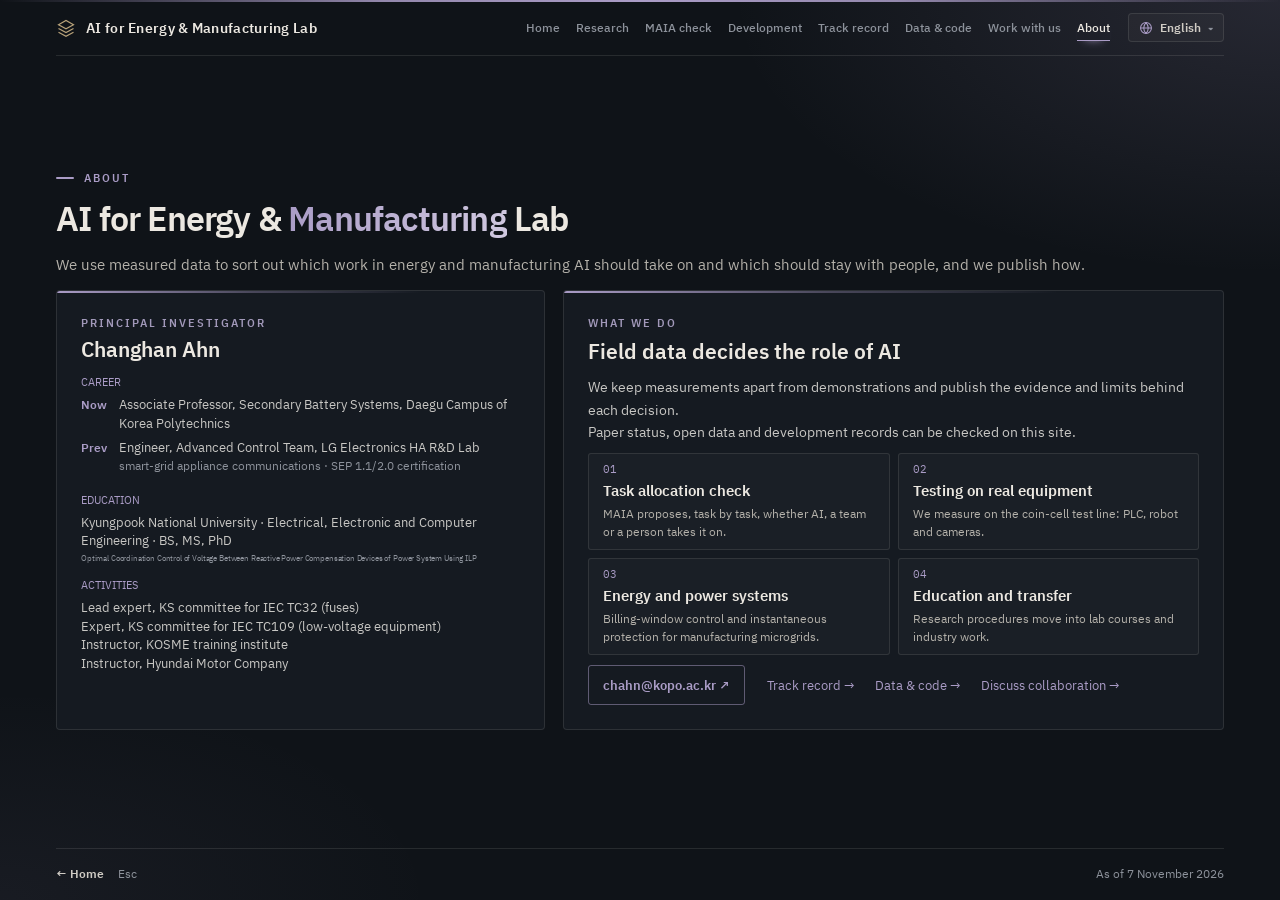
==== about.html @ d84a43ae "site: update 18 file(s) from e7c54dc88" ====
<!doctype html>
<html data-published="2026-11-07" lang="ko">
<head>
<meta charset="utf-8">
<meta name="viewport" content="width=device-width, initial-scale=1">
<title>About — AI for Energy &amp; Manufacturing Lab</title>
<!-- seo -->
<meta name="description" content="AI for Energy &amp; Manufacturing Lab, Korea Polytechnics (Daegu). We decide, task by task, what AI should take on in energy and manufacturing sites and verify it on real equipment: papers, open data and code, and the MAIA task-allocation check.">
<link rel="canonical" href="https://changhanahn.github.io/maia-lab/about.html">
<meta property="og:type" content="website">
<meta property="og:site_name" content="AI for Energy &amp; Manufacturing Lab">
<meta property="og:title" content="About — AI for Energy &amp; Manufacturing Lab">
<meta property="og:description" content="AI for Energy &amp; Manufacturing Lab, Korea Polytechnics (Daegu). We decide, task by task, what AI should take on in energy and manufacturing sites and verify it on real equipment: papers, open data and code, and the MAIA task-allocation check.">
<meta property="og:url" content="https://changhanahn.github.io/maia-lab/about.html">
<meta property="og:image" content="https://changhanahn.github.io/maia-lab/media/og-card.jpg">
<meta property="og:image:width" content="1200">
<meta property="og:image:height" content="630">
<meta property="og:image:alt" content="AI for Energy &amp; Manufacturing Lab">
<meta name="twitter:card" content="summary_large_image">
<link rel="stylesheet" href="https://fonts.googleapis.com/css2?family=IBM+Plex+Sans+KR:wght@400;500;600;700&family=IBM+Plex+Mono:wght@400;500&display=swap" media="print" onload="this.media='all'">
<link rel="stylesheet" href="assets/site.css?v=20261024a">
<style>
/* PI card: three facts, career split into current and former */
.info-grid .card:first-child h3{margin:6px 0 14px}
.info-grid .card:first-child .facts{gap:22px}
.info-grid .card:first-child .facts dt{margin-bottom:5px}
.info-grid .card:first-child .facts dd{font-size:13.5px;line-height:1.6;word-break:keep-all}
.facts .cr{display:grid;grid-template-columns:32px 1fr;gap:6px;margin-bottom:9px}
.facts .cr:last-child{margin-bottom:0}
/* English runs longer (thesis title, role names): tighter rhythm keeps the card on one screen */
html[lang="en"] .info-grid .card:first-child .facts{gap:12px}
html[lang="en"] .info-grid .card:first-child .facts dd{font-size:12.5px;line-height:1.5}
html[lang="en"] .facts .cr{margin-bottom:5px}
html[lang="en"] .info-grid .card:first-child h3{margin:4px 0 10px}
html[lang="en"] .dogrid a{padding:8px 14px}
html[lang="en"] .do .say{margin-bottom:10px}
.facts .cr b{font-weight:600;color:var(--acc);font-size:12px;line-height:1.65}
.facts .cr small{display:block;font-size:12px;color:var(--mute)}
/* what the lab does: statement, four lines of work, contact */
.info-grid .card.do{display:flex;flex-direction:column}
.info-grid .card.do h3{margin:6px 0 10px}
.do .say{font-size:13.5px;line-height:1.65;color:#c8c7c4;margin:0 0 12px}
.dogrid{flex:1 1 auto;min-height:0;display:grid;grid-template-columns:1fr 1fr;gap:8px;margin-bottom:12px}
.dogrid a{display:flex;flex-direction:column;gap:4px;padding:10px 14px;border:1px solid var(--line);border-radius:3px;background:rgba(236,232,225,.025);transition:border-color .25s,background .25s}
.dogrid a:hover,.dogrid a:focus-visible{outline:none;border-color:color-mix(in srgb,var(--acc) 55%,transparent);background:color-mix(in srgb,var(--acc) 7%,transparent)}
.dogrid small{font:11px var(--mono);color:var(--acc)}
.dogrid strong{font-size:14.5px;font-weight:600;color:var(--txt)}
.dogrid span{font-size:12px;line-height:1.5;color:#b4b1aa}
.do .bottom{display:flex;align-items:center;gap:22px}
.do .bottom .info-links{margin-top:0}
.facts .th{display:block;white-space:nowrap;font-size:13px;letter-spacing:-.2px;color:var(--mute);margin-top:2px}
.info-grid>.card,.facts>div,.facts dd{min-width:0}
html[lang="en"] .facts .th{font-size:9.6px;letter-spacing:-.15px}
/* phones: the thesis title wraps instead of shrinking to one line */
@media (max-width:900px),(max-height:500px){
  .facts .th,html[lang="en"] .facts .th{white-space:normal;word-break:normal;font-size:12.5px!important;letter-spacing:0}
  /* the mail button and the three links do not fit one 360 px row in English */
  .do .bottom{flex-wrap:wrap;row-gap:12px}
}
</style>
</head>
<body data-page="about">
<div class="stage" id="stage"><div class="page" id="page">
  <div class="info-head">
    <div class="ck" data-ko="소개" data-en="ABOUT">소개</div>
    <h1 class="h2" data-ko="AI for Energy &amp;amp; <em>Manufacturing</em> Lab" data-en="AI for Energy &amp;amp; <em>Manufacturing</em> Lab" data-ja="AI for Energy &amp;amp; <em>Manufacturing</em> Lab" data-zh="AI for Energy &amp;amp; <em>Manufacturing</em> Lab">AI for Energy &amp; <em>Manufacturing</em> Lab</h1>
    <p class="lead" data-ko="에너지·제조 현장에서 AI가 맡을 일과 사람이 맡을 일을 실측 자료로 가려내고, 그 방법을 공개합니다." data-en="We use measured data to sort out which work in energy and manufacturing AI should take on and which should stay with people, and we publish how.">에너지·제조 현장에서 AI가 맡을 일과 사람이 맡을 일을 실측 자료로 가려내고, 그 방법을 공개합니다.</p>
  </div>
  <div class="info-grid">
    <section class="card rise">
      <div class="ck" data-ko="연구책임자" data-en="PRINCIPAL INVESTIGATOR">연구책임자</div>
      <h3 data-ko="안창한" data-en="Changhan Ahn">안창한</h3>
      <dl class="facts">
        <div><dt data-ko="경력" data-en="CAREER" data-ja="経歴" data-zh="经历">경력</dt><dd><div class="cr"><b data-ko="現" data-en="Now" data-ja="現" data-zh="现">現</b><div><span data-ko="한국폴리텍대학 대구캠퍼스 이차전지시스템과 부교수" data-en="Associate Professor, Secondary Battery Systems, Daegu Campus of Korea Polytechnics" data-ja="韓国ポリテク大学 大邱キャンパス 二次電池システム科 准教授" data-zh="韩国理工大学 大邱校区 二次电池系统系 副教授">한국폴리텍대학 대구캠퍼스 이차전지시스템과 부교수</span></div></div><div class="cr"><b data-ko="前" data-en="Prev" data-ja="前" data-zh="前">前</b><div><span data-ko="LG전자 HA연구소 선행제어연구팀 엔지니어" data-en="Engineer, Advanced Control Team, LG Electronics HA R&amp;D Lab" data-ja="LG電子 HA研究所 先行制御研究チーム エンジニア" data-zh="LG电子 HA研究所 先行控制研究组 工程师">LG전자 HA연구소 선행제어연구팀 엔지니어</span><small data-ko="스마트그리드 가전 통신 개발 · SEP 1.1/2.0 인증" data-en="smart-grid appliance communications · SEP 1.1/2.0 certification" data-ja="スマートグリッド家電の通信開発 · SEP 1.1/2.0認証" data-zh="智能电网家电通信开发 · SEP 1.1/2.0认证">스마트그리드 가전 통신 개발 · SEP 1.1/2.0 인증</small></div></div></dd></div>
        <div><dt data-ko="학위" data-en="EDUCATION" data-ja="学位" data-zh="学位">학위</dt><dd><span data-ko="경북대학교 전자전기컴퓨터 학사·석사·박사" data-en="Kyungpook National University · Electrical, Electronic and Computer Engineering · BS, MS, PhD" data-ja="慶北大学校 電子電気コンピュータ 学士・修士・博士" data-zh="庆北大学 电子电气计算机 学士·硕士·博士">경북대학교 전자전기컴퓨터 학사·석사·박사</span><span class="th" data-ko="「정수선형계획법을 이용한 전력계통 무효전력보상장치의 최적협조제어」" data-en="Optimal Coordination Control of Voltage Between Reactive Power Compensation Devices of Power System Using ILP" data-ja="「整数線形計画法を用いた電力系統無効電力補償装置の最適協調制御」" data-zh="《基于整数线性规划的电力系统无功补偿装置最优协调控制》">「정수선형계획법을 이용한 전력계통 무효전력보상장치의 최적협조제어」</span></dd></div>
        <div><dt data-ko="대외활동" data-en="ACTIVITIES" data-ja="対外活動" data-zh="对外活动">대외활동</dt><dd data-ko="산업표준심의회 IEC TC32(퓨즈류) 대표전문위원<br>산업표준심의회 IEC TC109(저압전기기기) 전문위원<br>중소벤처기업진흥공단 연수원 강사<br>현대자동차 사외강사" data-en="Lead expert, KS committee for IEC TC32 (fuses)<br>Expert, KS committee for IEC TC109 (low-voltage equipment)<br>Instructor, KOSME training institute<br>Instructor, Hyundai Motor Company" data-ja="産業標準審議会 IEC TC32（ヒューズ）代表専門委員<br>産業標準審議会 IEC TC109（低圧電気機器）専門委員<br>中小ベンチャー企業振興公団 研修院講師<br>現代自動車 社外講師" data-zh="产业标准审议会 IEC TC32（熔断器）首席专家委员<br>产业标准审议会 IEC TC109（低压电气设备）专家委员<br>中小风险企业振兴公团 研修院讲师<br>现代汽车 外聘讲师">산업표준심의회 IEC TC32(퓨즈류) 대표전문위원<br>산업표준심의회 IEC TC109(저압전기기기) 전문위원<br>중소벤처기업진흥공단 연수원 강사<br>현대자동차 사외강사</dd></div>
      </dl>
    </section>
    <section class="card rise do" style="animation-delay:.12s">
      <div class="ck" data-ko="연구실이 하는 일" data-en="WHAT WE DO">연구실이 하는 일</div>
      <h3 data-ko="현장 데이터로 AI의 역할을 정합니다" data-en="Field data decides the role of AI">현장 데이터로 AI의 역할을 정합니다</h3>
      <p class="say" data-ko="실측과 시연을 구분하고, 판단 근거와 한계를 함께 공개합니다.<br>논문 진행 상태·공개 데이터·개발 기록은 이 사이트에서 바로 확인할 수 있습니다." data-en="We keep measurements apart from demonstrations and publish the evidence and limits behind each decision.<br>Paper status, open data and development records can be checked on this site." data-ja="実測とデモを区別し、判断の根拠と限界をあわせて公開します。<br>論文の進行状況・公開データ・開発記録はこのサイトで確認できます。" data-zh="我们区分实测与演示，并同时公开判断依据与局限。<br>论文进展、公开数据和开发记录都可在本网站查看。">실측과 시연을 구분하고, 판단 근거와 한계를 함께 공개합니다.<br>논문 진행 상태·공개 데이터·개발 기록은 이 사이트에서 바로 확인할 수 있습니다.</p>
      <div class="dogrid"><a href="maia.html"><small>01</small><strong data-ko="작업 배분 진단" data-en="Task allocation check" data-ja="作業配分の診断" data-zh="任务分配诊断">작업 배분 진단</strong><span data-ko="MAIA로 작업마다 AI·협업·사람 중 누가 맡을지 제안합니다." data-en="MAIA proposes, task by task, whether AI, a team or a person takes it on." data-ja="MAIAで作業ごとにAI・協働・人のどれが担うかを提案します。" data-zh="用MAIA逐项建议由AI、协作还是人来承担。">MAIA로 작업마다 AI·협업·사람 중 누가 맡을지 제안합니다.</span></a><a href="research-manufacturing.html"><small>02</small><strong data-ko="실설비 검증" data-en="Testing on real equipment" data-ja="実設備での検証" data-zh="真实设备验证">실설비 검증</strong><span data-ko="코인셀 시험 라인의 PLC·로봇·카메라에서 직접 측정합니다." data-en="We measure on the coin-cell test line: PLC, robot and cameras." data-ja="コインセル試験ラインのPLC・ロボット・カメラで直接計測します。" data-zh="在纽扣电池试验线的PLC、机器人和相机上直接测量。">코인셀 시험 라인의 PLC·로봇·카메라에서 직접 측정합니다.</span></a><a href="research-energy.html"><small>03</small><strong data-ko="에너지·계통" data-en="Energy and power systems" data-ja="エネルギー・電力系統" data-zh="能源与电力系统">에너지·계통</strong><span data-ko="제조 마이크로그리드의 요금 구간 제어와 순간 보호를 다룹니다." data-en="Billing-window control and instantaneous protection for manufacturing microgrids." data-ja="製造マイクログリッドの料金時間帯制御と瞬時保護を扱います。" data-zh="研究制造微电网的计费时段控制与瞬时保护。">제조 마이크로그리드의 요금 구간 제어와 순간 보호를 다룹니다.</span></a><a href="research-education.html"><small>04</small><strong data-ko="교육·기술이전" data-en="Education and transfer" data-ja="教育・技術移転" data-zh="教育与技术转移">교육·기술이전</strong><span data-ko="연구 절차를 실습 과정과 기업 협업으로 옮깁니다." data-en="Research procedures move into lab courses and industry work." data-ja="研究手順を実習課程と企業との協働に移します。" data-zh="将研究流程转入实训课程和企业合作。">연구 절차를 실습 과정과 기업 협업으로 옮깁니다.</span></a></div>
      <div class="bottom"><a class="contact-link" href="mailto:chahn@kopo.ac.kr">chahn@kopo.ac.kr ↗</a><div class="info-links"><a href="record.html" data-ko="실적 →" data-en="Track record →">실적 →</a><a href="data.html" data-ko="공개 자료 →" data-en="Data &amp; code →">공개 자료 →</a><a href="work.html" data-ko="협업 문의 →" data-en="Discuss collaboration →">협업 문의 →</a></div></div>
    </section>
  </div>
  <div class="foot"><a href="index.html" data-ko="← 홈으로" data-en="← Home">← 홈으로</a><span>Esc</span><span class="r" data-asof data-ko="2026년 10월 23일 기준" data-en="As of 23 October 2026">2026년 11월 7일 기준</span></div>
</div></div>
<script src="assets/i18n.js?v=20261031a"></script>
<script src="assets/site.js?v=20261031a"></script>
<script>
// keep the thesis title on one line: shrink it until it fits its column
(()=>{const fit=()=>document.querySelectorAll('.facts .th').forEach(t=>{t.style.fontSize='';let f=parseFloat(getComputedStyle(t).fontSize);while(t.scrollWidth>t.clientWidth&&f>8){f-=.2;t.style.fontSize=f+'px'}});fit();new MutationObserver(fit).observe(document.documentElement,{attributes:true,attributeFilter:['lang']});document.fonts&&document.fonts.ready.then(fit)})();
</script>
</body>
</html>
---- assets/site.css ----
:root{
  --bg:#0f1318;--panel:#151a21;--line:rgba(236,232,225,.11);--txt:#ece8e1;--mute:#8d929b;
  --brass:#b9a37a;--ai:#7fa3c7;--co:#c9a96e;--hu:#b77a6f;--sage:#8fae9a;
  --head:"IBM Plex Sans KR","Malgun Gothic",sans-serif;--mono:"IBM Plex Mono",ui-monospace,Consolas,monospace;
}
*{box-sizing:border-box}
html,body{margin:0;height:100%;background:var(--bg);color:var(--txt);font-family:"IBM Plex Sans KR",-apple-system,"Segoe UI","Malgun Gothic",sans-serif;-webkit-font-smoothing:antialiased;overflow:hidden}
a{color:inherit;text-decoration:none}
button{font:inherit;color:inherit}
.stage{position:fixed;inset:0;display:grid;place-items:center;background:var(--bg)}
.page{position:absolute;width:1280px;height:720px;transform-origin:center;overflow:hidden}
/* site.js widens the canvas to the window; content blocks stay centred by the extra
   width and height (--ox, --oy) while the top bar and footer run edge to edge. */
@media (min-width:900.01px) and (min-height:500.01px){
  .page>*:not(.top):not(.foot):not(.vmodal):not(.toast){margin:var(--oy,0) var(--ox,0)}
}
/* top bar */
.top{position:absolute;left:56px;right:56px;top:0;height:56px;display:flex;align-items:center;gap:18px;border-bottom:1px solid var(--line);z-index:5}
.brand{display:flex;flex-shrink:0;align-items:center;gap:10px;font-family:var(--head);font-weight:600;letter-spacing:.3px;font-size:14px;white-space:nowrap}
.brand svg{width:20px;height:20px}
.brand small{font-size:10.5px;letter-spacing:0;font-weight:500;color:var(--mute)}
.menu{flex:1;min-width:0;display:flex;justify-content:flex-end;gap:16px;font-size:12px;color:var(--mute);font-weight:500;white-space:nowrap}
.menu a{padding:4px 0;border-bottom:1px solid transparent}
.menu a:hover{color:var(--txt)}
.menu a.on{color:var(--txt);border-bottom-color:var(--acc)}
.menu a.soon{opacity:.4;pointer-events:none}
.menu-btn{display:none}
/* text for screen readers only */
.sr{position:absolute;width:1px;height:1px;overflow:hidden;clip:rect(0 0 0 0);white-space:nowrap}
/* site language: one button showing the current language; the four choices drop down on click */
.lang{position:relative;flex-shrink:0;font-size:12px;font-weight:600}
.lang-cur{display:flex;align-items:center;gap:7px;border:1px solid var(--line);border-radius:4px;background:rgba(236,232,225,.03);color:#cfcbc4;cursor:pointer;padding:5px 10px;transition:border-color .2s,color .2s}
.lang-cur svg{width:14px;height:14px;color:var(--acc)}
.lang-cur i{font-style:normal;font-size:10px;color:var(--mute)}
.lang-cur:hover,.lang-cur[aria-expanded="true"]{border-color:color-mix(in srgb,var(--acc) 55%,var(--line));color:var(--txt)}
.lang-menu{position:absolute;right:0;top:calc(100% + 6px);z-index:20;min-width:132px;display:flex;flex-direction:column;padding:4px;border:1px solid color-mix(in srgb,var(--acc) 35%,var(--line));border-radius:4px;background:var(--panel);box-shadow:0 12px 30px rgba(0,0,0,.45)}
.lang-menu[hidden]{display:none}
.lang-menu button{border:0;background:none;color:#cfcbc4;text-align:left;cursor:pointer;padding:8px 12px;border-radius:3px;font-size:13px;font-weight:500}
.lang-menu button:hover,.lang-menu button:focus-visible{background:rgba(236,232,225,.06);color:var(--txt);outline:none}
.lang-menu button.on{color:var(--acc);font-weight:600}
.lang-menu button.on:after{content:' ✓'}
.lang-cur:focus-visible{outline:2px solid var(--acc);outline-offset:1px}
/* caption language tabs in the video player: one segmented control */
.vlang{display:flex;flex-shrink:0;gap:0;padding:2px;border:1px solid var(--line);border-radius:4px;background:rgba(236,232,225,.03);font-size:11.5px;font-weight:600;letter-spacing:.4px}
.vlang button{border:0;background:none;color:var(--mute);cursor:pointer;padding:4px 9px;border-radius:3px;transition:color .2s,background .2s}
.vlang button:hover{color:var(--txt);background:rgba(236,232,225,.05)}
.vlang button.on{color:var(--acc);background:color-mix(in srgb,var(--acc) 16%,transparent);box-shadow:inset 0 0 0 1px color-mix(in srgb,var(--acc) 45%,transparent)}
.vlang button:focus-visible{outline:2px solid var(--acc);outline-offset:1px}
/* common type */
.kicker{font-size:11.5px;font-weight:600;letter-spacing:3.2px;color:var(--acc);text-transform:uppercase}
.h2{margin:12px 0 0;font-family:var(--head);font-size:34px;line-height:1.25;letter-spacing:-.8px;font-weight:600}
.h2 em{font-style:normal;color:var(--acc)}
.lead{margin:12px 0 0;font-size:15px;color:#b4b1aa;line-height:1.6}
.card{border-radius:4px;background:var(--panel);border:1px solid var(--line);padding:18px 20px;position:relative;overflow:hidden}
.ck{font-size:11px;font-weight:600;letter-spacing:2px;color:var(--mute);display:flex;align-items:center;gap:8px;text-transform:uppercase}
.foot{position:absolute;left:56px;right:56px;bottom:12px;height:40px;display:flex;align-items:center;gap:14px;border-top:1px solid var(--line);padding-top:10px;font-size:12px;color:var(--mute)}
.foot a{font-weight:600;color:#cfcbc4}
.foot .r{margin-left:auto}
.ld{width:7px;height:7px;border-radius:50%;background:var(--sage);animation:ping 2.4s infinite}
@keyframes ping{0%{box-shadow:0 0 0 0 rgba(143,174,154,.5)}100%{box-shadow:0 0 0 8px rgba(143,174,154,0)}}
.rise{animation:rise .8s cubic-bezier(.2,.7,.2,1) both}
@keyframes rise{from{opacity:0;transform:translateY(10px)}to{opacity:1;transform:none}}
.pill{display:inline-block;font-size:11px;font-weight:600;padding:3px 10px;border-radius:2px;white-space:nowrap;border:1px solid;letter-spacing:.3px}
/* Japanese and Chinese: Noto Sans JP / SC are loaded by site.js only when chosen */
html[lang="ja"]{--head:"Noto Sans JP","Hiragino Sans","Yu Gothic",sans-serif}
html[lang="zh-Hans"]{--head:"Noto Sans SC","PingFang SC","Microsoft YaHei",sans-serif}
html[lang="ja"] body{font-family:"Noto Sans JP","Hiragino Sans","Yu Gothic",sans-serif}
html[lang="zh-Hans"] body{font-family:"Noto Sans SC","PingFang SC","Microsoft YaHei",sans-serif}
.foot .mt{font-size:11px;color:#6b7078}
.mt.float{position:absolute;right:56px;top:66px;font-size:11px;color:#6b7078}
/* Fact profiles and collaboration routes share the same one-screen frame. */
.info-head{position:absolute;left:56px;top:80px;width:1168px}
.info-grid{position:absolute;left:56px;top:200px;width:1168px;height:440px;display:grid;grid-template-columns:1fr 1.35fr;gap:18px}
.info-grid .card{padding:24px}
.info-grid h3,.routes h3{font-size:21px;font-weight:600;line-height:1.4;margin:10px 0 16px;color:var(--txt)}
.facts{margin:0;display:grid;gap:16px}
.facts dt{font-size:11px;color:var(--acc);margin-bottom:5px}
.facts dd{font-size:14px;line-height:1.65;margin:0;color:#c8c7c4}
.info-grid p{font-size:14px;line-height:1.7;color:#b4b1aa;margin:10px 0 18px}
.info-links{display:flex;gap:20px;font-size:13px;margin-top:22px;color:var(--acc)}
.contact-link{display:inline-block;border:1px solid color-mix(in srgb,var(--acc) 50%,transparent);padding:10px 14px;border-radius:3px;color:var(--acc);font-size:13px;font-weight:600}
.contact-link:hover,.contact-link:focus-visible{background:color-mix(in srgb,var(--acc) 10%,transparent)}
.routes{position:absolute;left:56px;top:200px;width:1168px;height:346px;display:grid;grid-template-columns:repeat(3,1fr);gap:16px}
.routes .card{display:flex;flex-direction:column;padding:24px}
.routes p{font-size:14px;line-height:1.65;color:#b4b1aa;margin:0 0 16px}
.routes .inputs{font-size:12px;line-height:1.65;color:var(--mute)}
.routes .contact-link{margin-top:auto;align-self:flex-start}
.work-flow{position:absolute;left:56px;top:568px;width:1168px;padding:18px 22px;display:flex;align-items:center;justify-content:space-between;gap:18px;font-size:13px;color:#b4b1aa;border-top:1px solid var(--line)}
.work-flow a{color:var(--acc);white-space:nowrap}
/* Research areas: question, procedure, scope and the existing outputs. */
.area-head{position:absolute;left:56px;top:80px;width:1168px}
.area-head .lead{margin-top:8px}
.area-nav{position:absolute;right:56px;top:76px;display:flex;gap:6px}
/* each area button shows its letter and name (the name comes from the title attribute) */
.area-nav a{display:flex;align-items:center;height:28px;padding:0 10px;border:1px solid var(--line);border-radius:3px;font-size:12px;color:var(--mute);white-space:nowrap}
.area-nav a:after{content:' · ' attr(title);white-space:pre}
.area-nav a[aria-current]{color:var(--acc);border-color:var(--acc)}
.area-nav a:focus-visible,.area-entry:focus-visible{outline:2px solid var(--acc);outline-offset:4px}
.area-content{position:absolute;left:56px;top:212px;width:1168px;height:428px;display:grid;grid-template-columns:760px 390px;gap:18px}
.area-main{display:grid;grid-template-rows:270px 140px;gap:18px}
.area-process{padding:22px}
.area-process>p{font-size:14px;line-height:1.65;color:#b4b1aa;margin:14px 0 20px;min-height:46px}
.area-steps{list-style:none;margin:0;padding:0;display:grid;grid-template-columns:repeat(3,1fr);gap:22px}
.area-steps li{position:relative;min-height:112px;padding:16px 14px;border:1px solid var(--line);border-radius:3px;background:rgba(236,232,225,.025)}
.area-steps li+li:before{content:'→';position:absolute;left:-19px;top:44px;color:var(--acc)}
.area-steps small{display:block;font-size:11px;color:var(--acc);margin-bottom:12px}
.area-steps strong{display:block;font-size:15px;line-height:1.5;font-weight:600}
.area-boundary{padding:20px 22px}
.area-boundary p{font-size:14px;color:#c8c7c4;line-height:1.6;margin:12px 0 10px}
.area-boundary small{font-size:11px;color:var(--mute)}
.area-products{display:flex;flex-direction:column;padding:22px}
#area-products{display:flex;flex-direction:column;gap:12px;margin-top:18px}
.area-output{display:grid;grid-template-columns:1fr auto;gap:10px;align-items:start;border-bottom:1px solid var(--line);padding-bottom:12px;font-size:13px;line-height:1.5}
.area-output a{text-decoration:underline;text-decoration-color:color-mix(in srgb,var(--acc) 60%,transparent);text-underline-offset:4px}
.area-output .pill{font-size:10px;padding:2px 6px}
.area-products>.contact-link{margin-top:auto;align-self:flex-start}
.p:target{outline:1px solid var(--acc);outline-offset:2px}

/* Page accent. Muted tones at about the brass lightness; the brand mark stays brass on
   every page and colours that encode data (series, map core) do not follow the accent. */
:root{--acc:var(--brass)}
body[data-page="map"]{--acc:#9fb8d0}
body[data-page="maia"]{--acc:#7fa3c7}
body[data-page="record"]{--acc:#c9a96e}
body[data-page="open"]{--acc:#8fae9a}
body[data-page="data"]{--acc:#7fb3ad}
body[data-page="work"]{--acc:#c4907c}
body[data-page="about"]{--acc:#aa9cc6}
body[data-area="A"]{--acc:#7fa3c7}
body[data-area="B"]{--acc:#c4907c}
body[data-area="C"]{--acc:#cdb06a}
body[data-area="D"]{--acc:#8fae9a}
body[data-area="E"]{--acc:#aa9cc6}
.page{background:
  radial-gradient(760px 380px at 100% 0,color-mix(in srgb,var(--acc) 15%,transparent),transparent 72%),
  radial-gradient(620px 300px at 0 100%,color-mix(in srgb,var(--acc) 6%,transparent),transparent 70%)}

/* Page highlight: one accent hairline over the top bar, a lit top edge on each card,
   the heading's emphasised word in an accent sweep and a short bar before the section label.
   Kept to the page accent so each page reads in its own colour without competing marks. */
.page:before{content:'';position:absolute;left:0;right:0;top:0;height:2px;z-index:6;pointer-events:none;
  background:linear-gradient(90deg,transparent,color-mix(in srgb,var(--acc) 85%,transparent) 30%,var(--acc) 50%,color-mix(in srgb,var(--acc) 85%,transparent) 70%,transparent)}
.menu a.on{box-shadow:0 6px 10px -8px var(--acc)}
.card:before{content:'';position:absolute;left:0;right:0;top:0;height:2px;pointer-events:none;
  background:linear-gradient(90deg,var(--acc),color-mix(in srgb,var(--acc) 35%,transparent) 40%,transparent 75%)}
.card .ck{color:color-mix(in srgb,var(--acc) 72%,var(--mute))}
.card{transition:border-color .25s}
.card:hover{border-color:color-mix(in srgb,var(--acc) 30%,var(--line))}
.h2 em{background:linear-gradient(100deg,var(--acc),color-mix(in srgb,var(--acc) 55%,#fff));-webkit-background-clip:text;background-clip:text;color:transparent}
.head>.ck:first-child,.info-head>.ck:first-child,.area-head>.ck:first-child{color:var(--acc)}
.head>.ck:first-child:before,.info-head>.ck:first-child:before,.area-head>.ck:first-child:before,.kicker:before{content:'';display:inline-block;width:18px;height:2px;margin-right:2px;vertical-align:middle;background:var(--acc);border-radius:1px}
.head>.ck:has(.status-dot):before{display:none}
/* a section label that also leads back to its parent page */
.ck a.up{color:inherit;text-decoration:underline;text-decoration-color:color-mix(in srgb,var(--acc) 55%,transparent);text-underline-offset:4px}
.ck a.up:hover{color:var(--txt)}

/* Phones and small tablets: the 1280x720 canvas would shrink below about 0.7x (text under
   10 px), so at 900 px wide or 500 px tall each page's blocks stack in one scrolling column. */
@media (max-width:900px),(max-height:500px){
  /* clip, not hidden: hidden would make body a scroll box and stop the sticky top bar */
  html,body{height:auto;overflow:visible;overflow-x:clip}
  .stage{position:static;display:block}
  .page{position:relative;width:100%;height:auto;transform:none!important;overflow:visible;padding:0 16px 28px}
  .page>*:not(.vmodal):not(.toast){position:relative!important;left:auto!important;right:auto!important;top:auto!important;bottom:auto!important;width:auto!important;height:auto!important;max-width:100%;margin-top:22px}
  .page>.top{margin-top:0}
  /* the top bar stays on screen while reading; the menu folds behind a button */
  /* in-page links land below the pinned top bar */
  [id]{scroll-margin-top:76px}
  #page>.top{position:sticky!important;top:0!important;z-index:30;margin:0 -16px!important;padding:8px 16px!important;background:var(--bg);flex-wrap:wrap;gap:8px 10px;border-bottom:1px solid var(--line)}
  .brand{flex:1;min-width:0;white-space:normal;font-size:13.5px}
  .menu-btn{display:flex;align-items:center;gap:6px;border:1px solid var(--line);border-radius:4px;background:rgba(236,232,225,.03);color:#cfcbc4;padding:10px 12px;font-size:13px;font-weight:600;cursor:pointer}
  .menu-btn i{font-style:normal;color:var(--acc)}
  .top:not(.open) .menu{display:none}
  /* tap targets of at least 36 px on phones */
  .menu{order:3;flex-basis:100%;flex-wrap:wrap;justify-content:flex-start;gap:0 8px;font-size:14px;white-space:normal;padding-bottom:4px}
  .menu a{padding:9px 6px;min-width:36px;text-align:center}
  .lang-cur{padding:10px 12px}
  .lang-menu button{padding:12px 14px;font-size:14px}
  .foot a{display:inline-block;padding:9px 0}
  .ck a{display:inline-block;padding:9px 0}
  .area-output a{display:inline-block;padding:6px 0}
  .work-flow a,.dl,.meta a{display:inline-block;padding:8px 0}
  .h2{font-size:27px;letter-spacing:-.5px}
  .lead{font-size:14.5px}
  .card{padding:16px}
  .foot{flex-wrap:wrap;height:auto;padding-top:12px}
  .foot>span:not(.r):not(.mt){display:none}
  .foot .r{margin-left:0;flex-basis:100%}
  .info-grid,.routes,.area-content,.area-main{display:flex!important;flex-direction:column;gap:14px}
  .work-flow{flex-direction:column;align-items:flex-start;padding:16px 0}
  .area-nav{margin-top:14px;flex-wrap:wrap;gap:8px}
  .area-nav a{height:38px;padding:0 12px;font-size:13px}
  .area-steps{grid-template-columns:1fr;gap:10px}
  .area-steps li{min-height:0}
  .area-steps li+li:before{content:'↓';left:auto;right:14px;top:14px}
  .area-process>p{min-height:0}
  .mt.float{position:static}
}
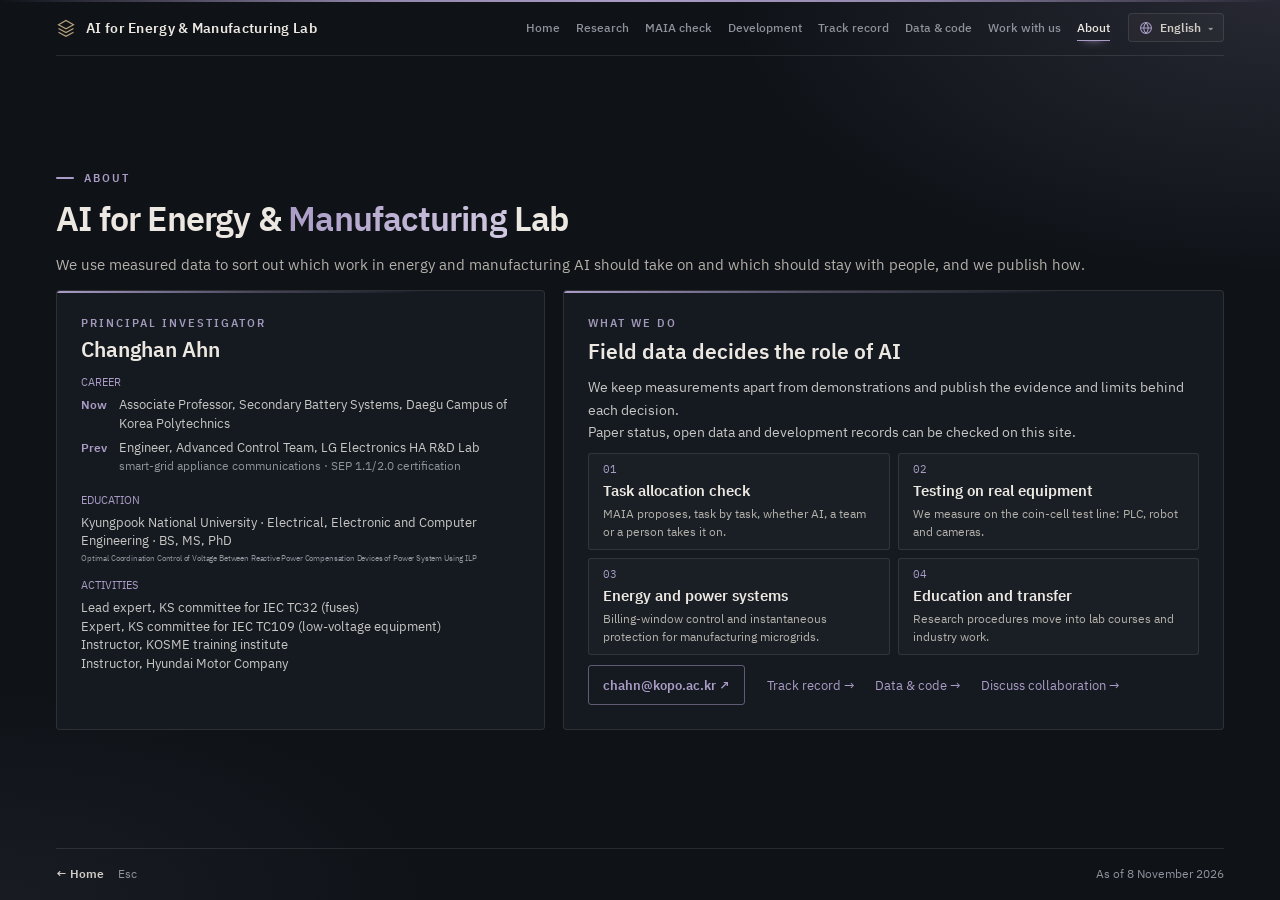
==== commit 4224bc91: "site: update 18 file(s) from 44559ead7" ====
--- a/about.html
+++ b/about.html
@@ -1,5 +1,5 @@
 <!doctype html>
-<html data-published="2026-11-07" lang="ko">
+<html data-published="2026-11-08" lang="ko">
 <head>
 <meta charset="utf-8">
 <meta name="viewport" content="width=device-width, initial-scale=1">
@@ -84,7 +84,7 @@
       <div class="bottom"><a class="contact-link" href="mailto:chahn@kopo.ac.kr">chahn@kopo.ac.kr ↗</a><div class="info-links"><a href="record.html" data-ko="실적 →" data-en="Track record →">실적 →</a><a href="data.html" data-ko="공개 자료 →" data-en="Data &amp; code →">공개 자료 →</a><a href="work.html" data-ko="협업 문의 →" data-en="Discuss collaboration →">협업 문의 →</a></div></div>
     </section>
   </div>
-  <div class="foot"><a href="index.html" data-ko="← 홈으로" data-en="← Home">← 홈으로</a><span>Esc</span><span class="r" data-asof data-ko="2026년 10월 23일 기준" data-en="As of 23 October 2026">2026년 11월 7일 기준</span></div>
+  <div class="foot"><a href="index.html" data-ko="← 홈으로" data-en="← Home">← 홈으로</a><span>Esc</span><span class="r" data-asof data-ko="2026년 10월 23일 기준" data-en="As of 23 October 2026">2026년 11월 8일 기준</span></div>
 </div></div>
 <script src="assets/i18n.js?v=20261031a"></script>
 <script src="assets/site.js?v=20261031a"></script>
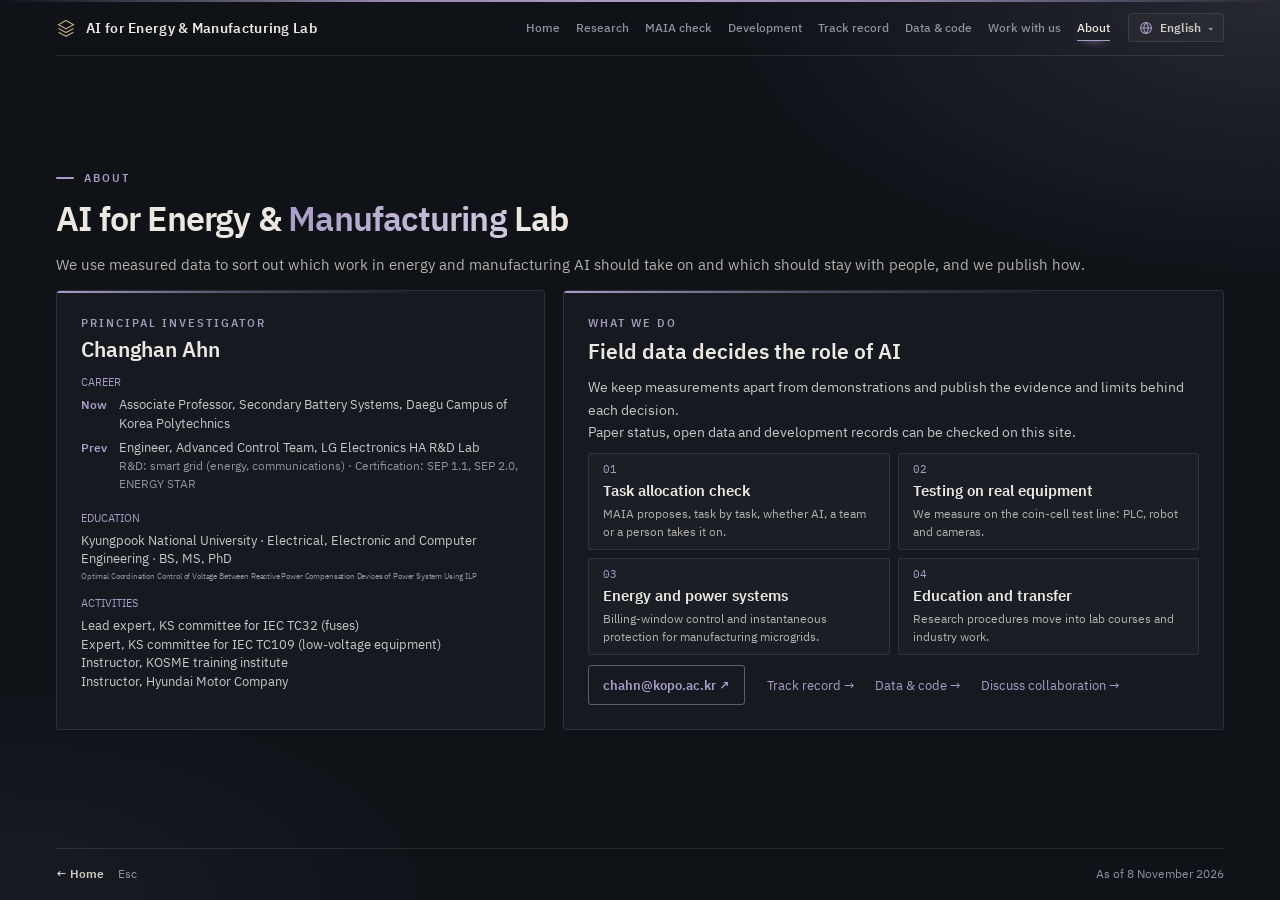
==== commit 2299bb8c: "site: update 6 file(s) from 993bde502" ====
--- a/about.html
+++ b/about.html
@@ -44,6 +44,7 @@
 .dogrid a{display:flex;flex-direction:column;gap:4px;padding:10px 14px;border:1px solid var(--line);border-radius:3px;background:rgba(236,232,225,.025);transition:border-color .25s,background .25s}
 .dogrid a:hover,.dogrid a:focus-visible{outline:none;border-color:color-mix(in srgb,var(--acc) 55%,transparent);background:color-mix(in srgb,var(--acc) 7%,transparent)}
 .dogrid small{font:11px var(--mono);color:var(--acc)}
+html[lang="ko"] .dogrid span{word-break:keep-all}
 .dogrid strong{font-size:14.5px;font-weight:600;color:var(--txt)}
 .dogrid span{font-size:12px;line-height:1.5;color:#b4b1aa}
 .do .bottom{display:flex;align-items:center;gap:22px}
@@ -71,8 +72,8 @@
       <div class="ck" data-ko="연구책임자" data-en="PRINCIPAL INVESTIGATOR">연구책임자</div>
       <h3 data-ko="안창한" data-en="Changhan Ahn">안창한</h3>
       <dl class="facts">
-        <div><dt data-ko="경력" data-en="CAREER" data-ja="経歴" data-zh="经历">경력</dt><dd><div class="cr"><b data-ko="現" data-en="Now" data-ja="現" data-zh="现">現</b><div><span data-ko="한국폴리텍대학 대구캠퍼스 이차전지시스템과 부교수" data-en="Associate Professor, Secondary Battery Systems, Daegu Campus of Korea Polytechnics" data-ja="韓国ポリテク大学 大邱キャンパス 二次電池システム科 准教授" data-zh="韩国理工大学 大邱校区 二次电池系统系 副教授">한국폴리텍대학 대구캠퍼스 이차전지시스템과 부교수</span></div></div><div class="cr"><b data-ko="前" data-en="Prev" data-ja="前" data-zh="前">前</b><div><span data-ko="LG전자 HA연구소 선행제어연구팀 엔지니어" data-en="Engineer, Advanced Control Team, LG Electronics HA R&amp;D Lab" data-ja="LG電子 HA研究所 先行制御研究チーム エンジニア" data-zh="LG电子 HA研究所 先行控制研究组 工程师">LG전자 HA연구소 선행제어연구팀 엔지니어</span><small data-ko="스마트그리드 가전 통신 개발 · SEP 1.1/2.0 인증" data-en="smart-grid appliance communications · SEP 1.1/2.0 certification" data-ja="スマートグリッド家電の通信開発 · SEP 1.1/2.0認証" data-zh="智能电网家电通信开发 · SEP 1.1/2.0认证">스마트그리드 가전 통신 개발 · SEP 1.1/2.0 인증</small></div></div></dd></div>
-        <div><dt data-ko="학위" data-en="EDUCATION" data-ja="学位" data-zh="学位">학위</dt><dd><span data-ko="경북대학교 전자전기컴퓨터 학사·석사·박사" data-en="Kyungpook National University · Electrical, Electronic and Computer Engineering · BS, MS, PhD" data-ja="慶北大学校 電子電気コンピュータ 学士・修士・博士" data-zh="庆北大学 电子电气计算机 学士·硕士·博士">경북대학교 전자전기컴퓨터 학사·석사·박사</span><span class="th" data-ko="「정수선형계획법을 이용한 전력계통 무효전력보상장치의 최적협조제어」" data-en="Optimal Coordination Control of Voltage Between Reactive Power Compensation Devices of Power System Using ILP" data-ja="「整数線形計画法を用いた電力系統無効電力補償装置の最適協調制御」" data-zh="《基于整数线性规划的电力系统无功补偿装置最优协调控制》">「정수선형계획법을 이용한 전력계통 무효전력보상장치의 최적협조제어」</span></dd></div>
+        <div><dt data-ko="경력" data-en="CAREER" data-ja="経歴" data-zh="经历">경력</dt><dd><div class="cr"><b data-ko="現" data-en="Now" data-ja="現" data-zh="现">現</b><div><span data-ko="한국폴리텍대학 대구캠퍼스 이차전지시스템과 부교수" data-en="Associate Professor, Secondary Battery Systems, Daegu Campus of Korea Polytechnics" data-ja="韓国ポリテク大学 大邱キャンパス 二次電池システム科 准教授" data-zh="韩国理工大学 大邱校区 二次电池系统系 副教授">한국폴리텍대학 대구캠퍼스 이차전지시스템과 부교수</span></div></div><div class="cr"><b data-ko="前" data-en="Prev" data-ja="前" data-zh="前">前</b><div><span data-ko="LG전자 HA연구소 선행제어연구팀 엔지니어" data-en="Engineer, Advanced Control Team, LG Electronics HA R&amp;D Lab" data-ja="LG電子 HA研究所 先行制御研究チーム エンジニア" data-zh="LG电子 HA研究所 先行控制研究组 工程师">LG전자 HA연구소 선행제어연구팀 엔지니어</span><small data-ko="연구개발: 스마트그리드(에너지, 통신) · 인증: SEP 1.1, SEP 2.0, ENERGY STAR" data-en="R&amp;D: smart grid (energy, communications) · Certification: SEP 1.1, SEP 2.0, ENERGY STAR" data-ja="研究開発: スマートグリッド（エネルギー、通信） · 認証: SEP 1.1、SEP 2.0、ENERGY STAR" data-zh="研发: 智能电网（能源、通信） · 认证: SEP 1.1、SEP 2.0、ENERGY STAR">연구개발: 스마트그리드(에너지, 통신) · 인증: SEP 1.1, SEP 2.0, ENERGY STAR</small></div></div></dd></div>
+        <div><dt data-ko="학력" data-en="EDUCATION" data-ja="学歴" data-zh="学历">학력</dt><dd><span data-ko="경북대학교 전자전기컴퓨터 학사·석사·박사" data-en="Kyungpook National University · Electrical, Electronic and Computer Engineering · BS, MS, PhD" data-ja="慶北大学校 電子電気コンピュータ 学士・修士・博士" data-zh="庆北大学 电子电气计算机 学士·硕士·博士">경북대학교 전자전기컴퓨터 학사·석사·박사</span><span class="th" data-ko="「정수선형계획법을 이용한 전력계통 무효전력보상장치의 최적협조제어」" data-en="Optimal Coordination Control of Voltage Between Reactive Power Compensation Devices of Power System Using ILP" data-ja="「整数線形計画法を用いた電力系統無効電力補償装置の最適協調制御」" data-zh="《基于整数线性规划的电力系统无功补偿装置最优协调控制》">「정수선형계획법을 이용한 전력계통 무효전력보상장치의 최적협조제어」</span></dd></div>
         <div><dt data-ko="대외활동" data-en="ACTIVITIES" data-ja="対外活動" data-zh="对外活动">대외활동</dt><dd data-ko="산업표준심의회 IEC TC32(퓨즈류) 대표전문위원<br>산업표준심의회 IEC TC109(저압전기기기) 전문위원<br>중소벤처기업진흥공단 연수원 강사<br>현대자동차 사외강사" data-en="Lead expert, KS committee for IEC TC32 (fuses)<br>Expert, KS committee for IEC TC109 (low-voltage equipment)<br>Instructor, KOSME training institute<br>Instructor, Hyundai Motor Company" data-ja="産業標準審議会 IEC TC32（ヒューズ）代表専門委員<br>産業標準審議会 IEC TC109（低圧電気機器）専門委員<br>中小ベンチャー企業振興公団 研修院講師<br>現代自動車 社外講師" data-zh="产业标准审议会 IEC TC32（熔断器）首席专家委员<br>产业标准审议会 IEC TC109（低压电气设备）专家委员<br>中小风险企业振兴公团 研修院讲师<br>现代汽车 外聘讲师">산업표준심의회 IEC TC32(퓨즈류) 대표전문위원<br>산업표준심의회 IEC TC109(저압전기기기) 전문위원<br>중소벤처기업진흥공단 연수원 강사<br>현대자동차 사외강사</dd></div>
       </dl>
     </section>
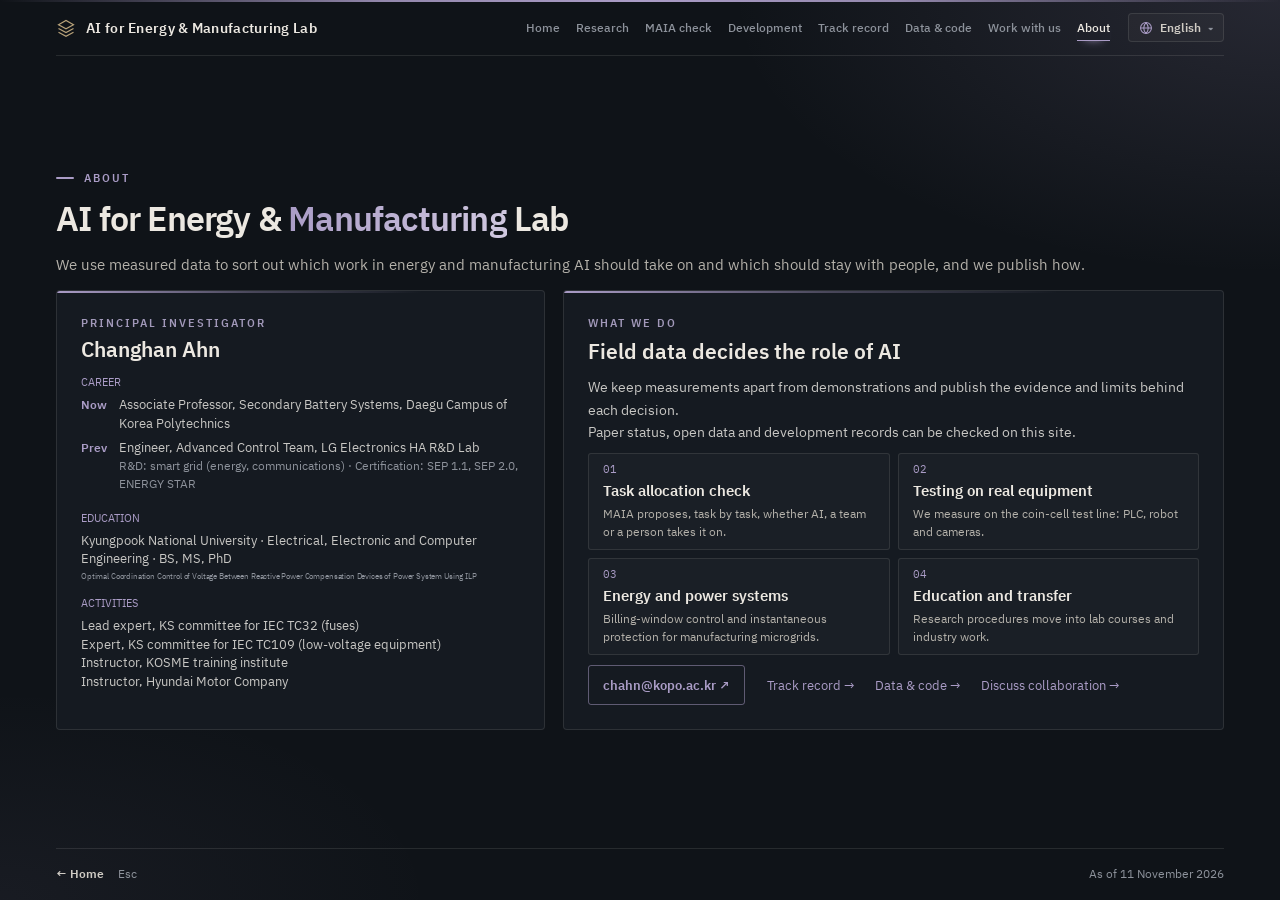
==== commit af246ea3: "site: update 19 file(s) from 40f22c8a0" ====
--- a/about.html
+++ b/about.html
@@ -1,5 +1,5 @@
 <!doctype html>
-<html data-published="2026-11-08" lang="ko">
+<html data-published="2026-11-11" lang="ko">
 <head>
 <meta charset="utf-8">
 <meta name="viewport" content="width=device-width, initial-scale=1">
@@ -85,7 +85,7 @@
       <div class="bottom"><a class="contact-link" href="mailto:chahn@kopo.ac.kr">chahn@kopo.ac.kr ↗</a><div class="info-links"><a href="record.html" data-ko="실적 →" data-en="Track record →">실적 →</a><a href="data.html" data-ko="공개 자료 →" data-en="Data &amp; code →">공개 자료 →</a><a href="work.html" data-ko="협업 문의 →" data-en="Discuss collaboration →">협업 문의 →</a></div></div>
     </section>
   </div>
-  <div class="foot"><a href="index.html" data-ko="← 홈으로" data-en="← Home">← 홈으로</a><span>Esc</span><span class="r" data-asof data-ko="2026년 10월 23일 기준" data-en="As of 23 October 2026">2026년 11월 8일 기준</span></div>
+  <div class="foot"><a href="index.html" data-ko="← 홈으로" data-en="← Home">← 홈으로</a><span>Esc</span><span class="r" data-asof data-ko="2026년 10월 23일 기준" data-en="As of 23 October 2026">2026년 11월 11일 기준</span></div>
 </div></div>
 <script src="assets/i18n.js?v=20261031a"></script>
 <script src="assets/site.js?v=20261031a"></script>
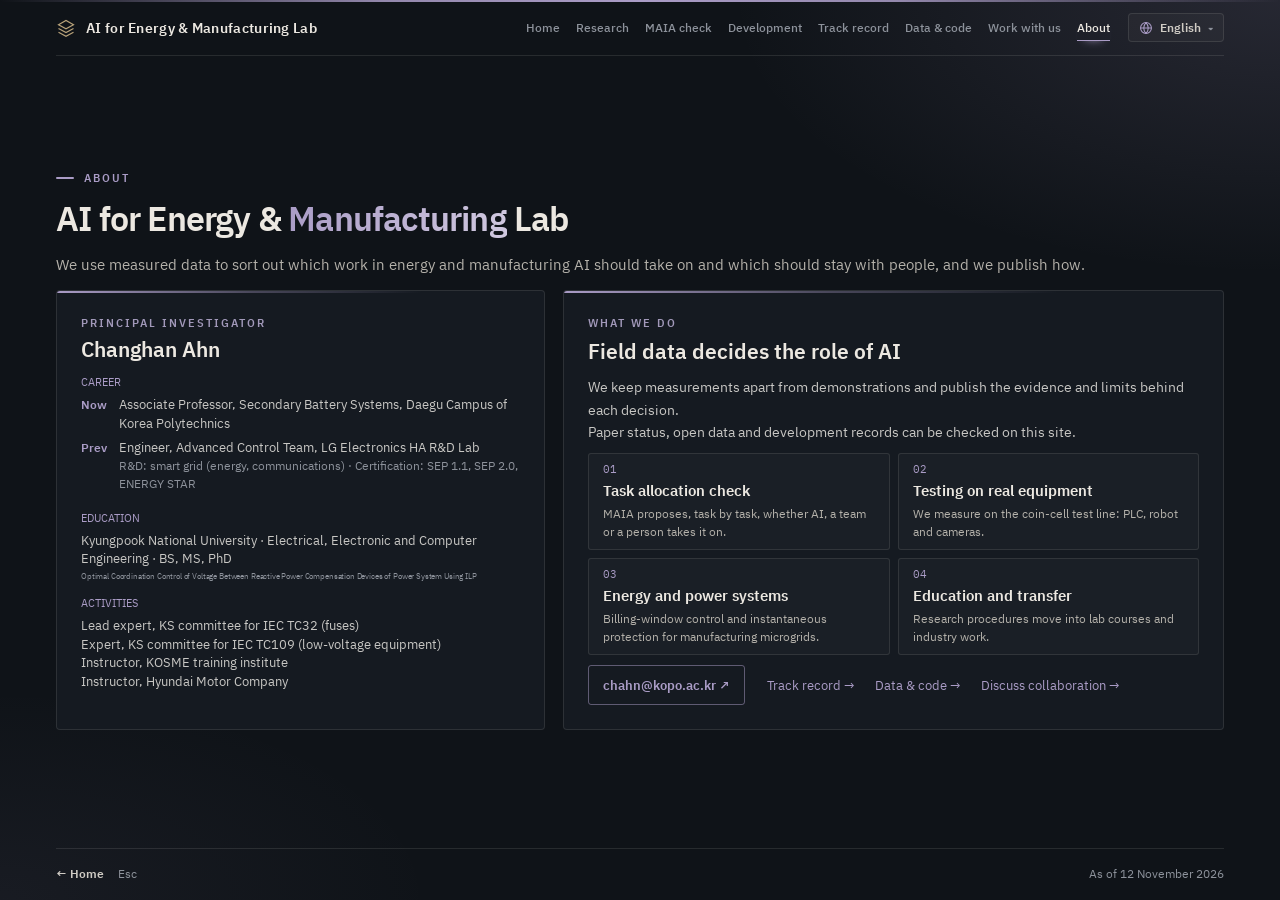
==== commit 7daeef3c: "site: update 21 file(s) from 7b8764bb3" ====
--- a/about.html
+++ b/about.html
@@ -1,5 +1,5 @@
 <!doctype html>
-<html data-published="2026-11-11" lang="ko">
+<html data-published="2026-11-12" lang="ko">
 <head>
 <meta charset="utf-8">
 <meta name="viewport" content="width=device-width, initial-scale=1">
@@ -85,7 +85,7 @@
       <div class="bottom"><a class="contact-link" href="mailto:chahn@kopo.ac.kr">chahn@kopo.ac.kr ↗</a><div class="info-links"><a href="record.html" data-ko="실적 →" data-en="Track record →">실적 →</a><a href="data.html" data-ko="공개 자료 →" data-en="Data &amp; code →">공개 자료 →</a><a href="work.html" data-ko="협업 문의 →" data-en="Discuss collaboration →">협업 문의 →</a></div></div>
     </section>
   </div>
-  <div class="foot"><a href="index.html" data-ko="← 홈으로" data-en="← Home">← 홈으로</a><span>Esc</span><span class="r" data-asof data-ko="2026년 10월 23일 기준" data-en="As of 23 October 2026">2026년 11월 11일 기준</span></div>
+  <div class="foot"><a href="index.html" data-ko="← 홈으로" data-en="← Home">← 홈으로</a><span>Esc</span><span class="r" data-asof data-ko="2026년 10월 23일 기준" data-en="As of 23 October 2026">2026년 11월 12일 기준</span></div>
 </div></div>
 <script src="assets/i18n.js?v=20261031a"></script>
 <script src="assets/site.js?v=20261031a"></script>
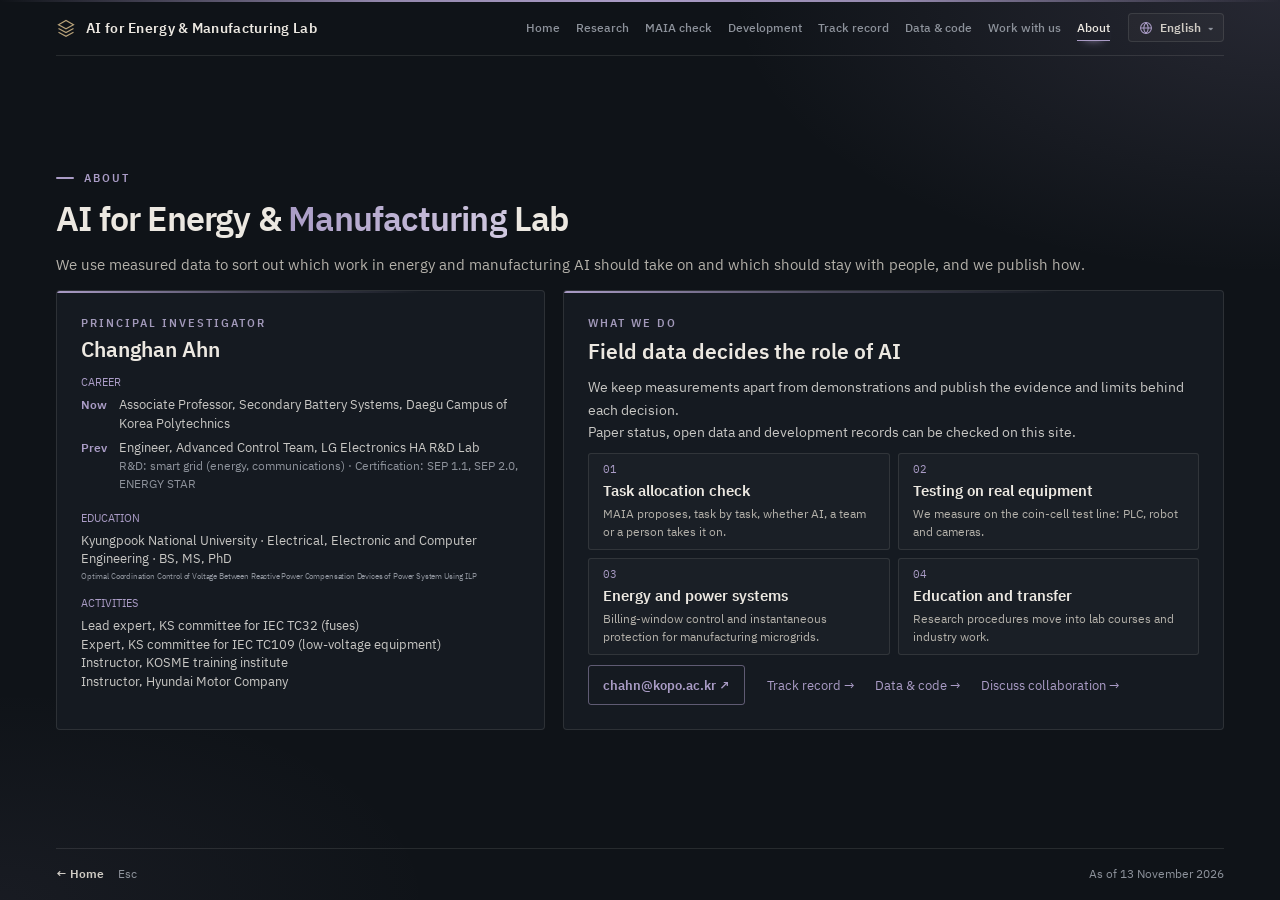
==== commit fc158e73: "site: update 16 file(s) from d44eadf6a" ====
--- a/about.html
+++ b/about.html
@@ -1,5 +1,5 @@
 <!doctype html>
-<html data-published="2026-11-12" lang="ko">
+<html data-published="2026-11-13" lang="ko">
 <head>
 <meta charset="utf-8">
 <meta name="viewport" content="width=device-width, initial-scale=1">
@@ -85,7 +85,7 @@
       <div class="bottom"><a class="contact-link" href="mailto:chahn@kopo.ac.kr">chahn@kopo.ac.kr ↗</a><div class="info-links"><a href="record.html" data-ko="실적 →" data-en="Track record →">실적 →</a><a href="data.html" data-ko="공개 자료 →" data-en="Data &amp; code →">공개 자료 →</a><a href="work.html" data-ko="협업 문의 →" data-en="Discuss collaboration →">협업 문의 →</a></div></div>
     </section>
   </div>
-  <div class="foot"><a href="index.html" data-ko="← 홈으로" data-en="← Home">← 홈으로</a><span>Esc</span><span class="r" data-asof data-ko="2026년 10월 23일 기준" data-en="As of 23 October 2026">2026년 11월 12일 기준</span></div>
+  <div class="foot"><a href="index.html" data-ko="← 홈으로" data-en="← Home">← 홈으로</a><span>Esc</span><span class="r" data-asof data-ko="2026년 10월 23일 기준" data-en="As of 23 October 2026">2026년 11월 13일 기준</span></div>
 </div></div>
 <script src="assets/i18n.js?v=20261031a"></script>
 <script src="assets/site.js?v=20261031a"></script>
--- a/assets/site.css
+++ b/assets/site.css
@@ -4,6 +4,7 @@
   --head:"IBM Plex Sans KR","Malgun Gothic",sans-serif;--mono:"IBM Plex Mono",ui-monospace,Consolas,monospace;
 }
 *{box-sizing:border-box}
+:lang(ko){word-break:keep-all;overflow-wrap:break-word}
 html,body{margin:0;height:100%;background:var(--bg);color:var(--txt);font-family:"IBM Plex Sans KR",-apple-system,"Segoe UI","Malgun Gothic",sans-serif;-webkit-font-smoothing:antialiased;overflow:hidden}
 a{color:inherit;text-decoration:none}
 button{font:inherit;color:inherit}
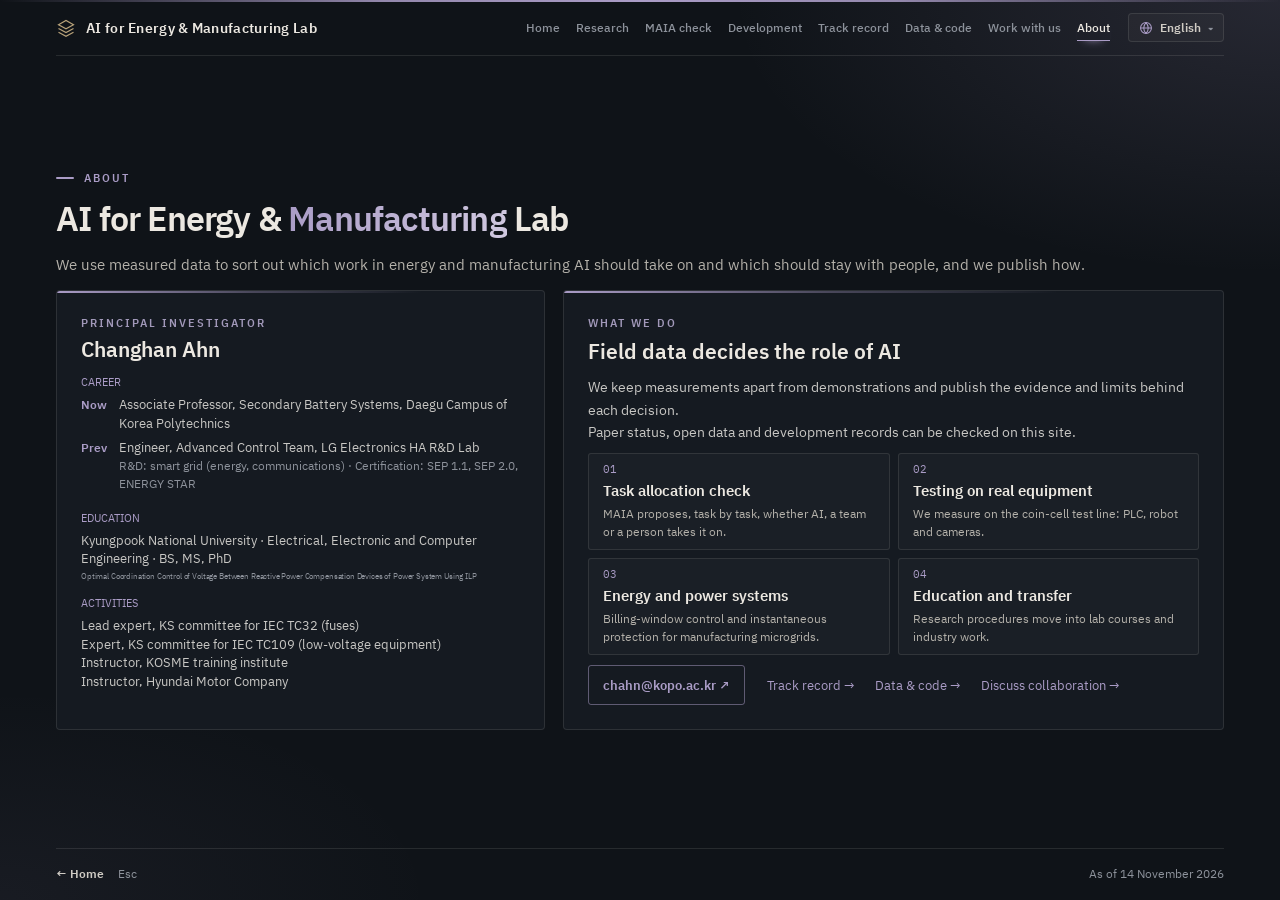
==== commit 2a58dc9b: "site: update 16 file(s) from 24b026271" ====
--- a/about.html
+++ b/about.html
@@ -1,5 +1,5 @@
 <!doctype html>
-<html data-published="2026-11-13" lang="ko">
+<html data-published="2026-11-14" lang="ko">
 <head>
 <meta charset="utf-8">
 <meta name="viewport" content="width=device-width, initial-scale=1">
@@ -85,7 +85,7 @@
       <div class="bottom"><a class="contact-link" href="mailto:chahn@kopo.ac.kr">chahn@kopo.ac.kr ↗</a><div class="info-links"><a href="record.html" data-ko="실적 →" data-en="Track record →">실적 →</a><a href="data.html" data-ko="공개 자료 →" data-en="Data &amp; code →">공개 자료 →</a><a href="work.html" data-ko="협업 문의 →" data-en="Discuss collaboration →">협업 문의 →</a></div></div>
     </section>
   </div>
-  <div class="foot"><a href="index.html" data-ko="← 홈으로" data-en="← Home">← 홈으로</a><span>Esc</span><span class="r" data-asof data-ko="2026년 10월 23일 기준" data-en="As of 23 October 2026">2026년 11월 13일 기준</span></div>
+  <div class="foot"><a href="index.html" data-ko="← 홈으로" data-en="← Home">← 홈으로</a><span>Esc</span><span class="r" data-asof data-ko="2026년 10월 23일 기준" data-en="As of 23 October 2026">2026년 11월 14일 기준</span></div>
 </div></div>
 <script src="assets/i18n.js?v=20261031a"></script>
 <script src="assets/site.js?v=20261031a"></script>
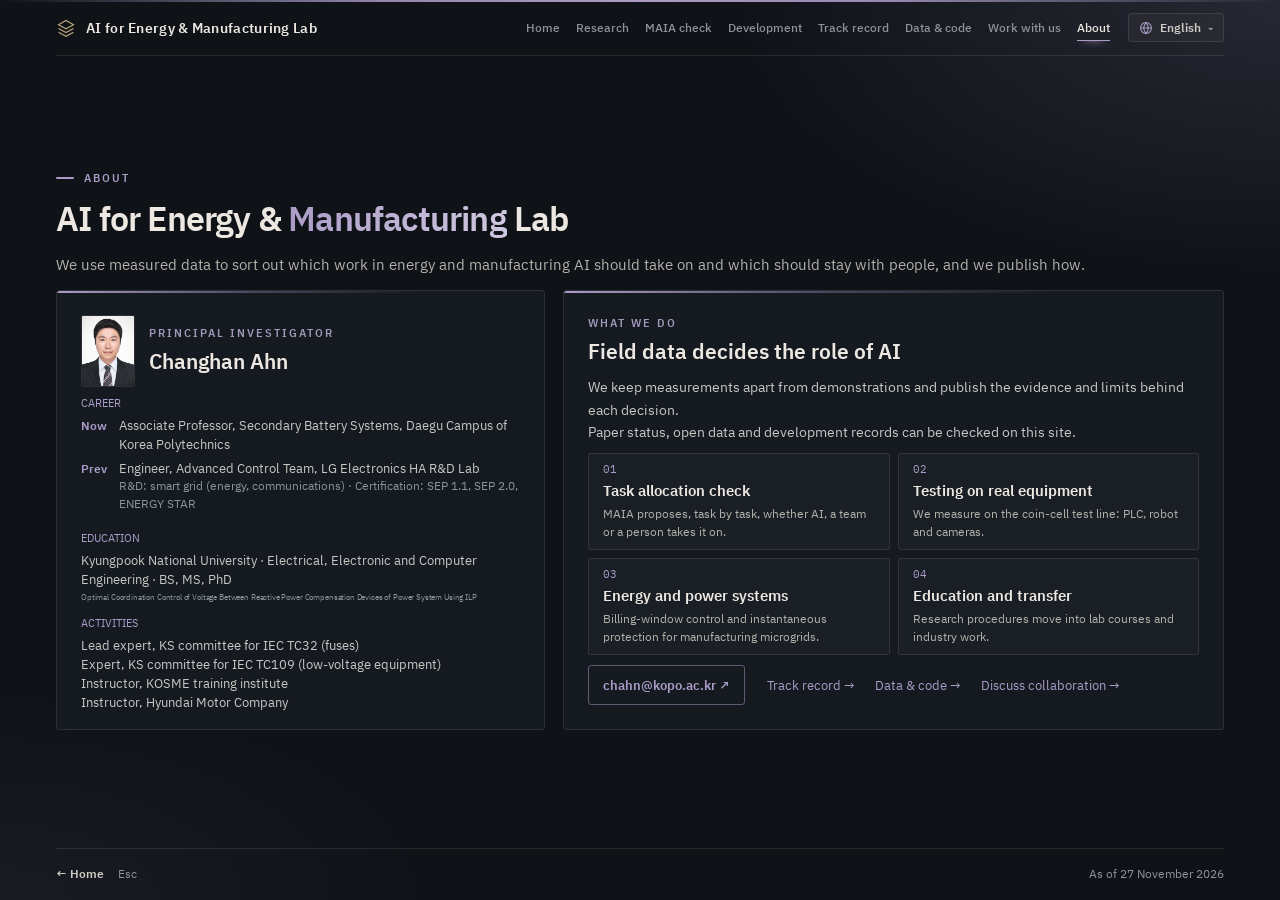
==== commit 652e9204: "site: update 24 file(s) from 2d6bc410a" ====
--- a/about.html
+++ b/about.html
@@ -1,5 +1,5 @@
 <!doctype html>
-<html data-published="2026-11-14" lang="ko">
+<html data-published="2026-11-27" lang="ko">
 <head>
 <meta charset="utf-8">
 <meta name="viewport" content="width=device-width, initial-scale=1">
@@ -22,6 +22,9 @@
 <style>
 /* PI card: three facts, career split into current and former */
 .info-grid .card:first-child h3{margin:6px 0 14px}
+.pi-head{display:flex;align-items:center;gap:14px;margin-bottom:8px}
+.pi-head h3{margin:6px 0 0!important}
+.pi-photo{width:54px;height:72px;object-fit:cover;border:1px solid var(--line);border-radius:2px;flex:none;filter:saturate(.9)}
 .info-grid .card:first-child .facts{gap:22px}
 .info-grid .card:first-child .facts dt{margin-bottom:5px}
 .info-grid .card:first-child .facts dd{font-size:13.5px;line-height:1.6;word-break:keep-all}
@@ -69,8 +72,9 @@
   </div>
   <div class="info-grid">
     <section class="card rise">
+      <div class="pi-head"><img class="pi-photo" src="media/pi-ahn.jpg" width="54" height="72" alt="Changhan Ahn"><div>
       <div class="ck" data-ko="연구책임자" data-en="PRINCIPAL INVESTIGATOR">연구책임자</div>
-      <h3 data-ko="안창한" data-en="Changhan Ahn">안창한</h3>
+      <h3 data-ko="안창한" data-en="Changhan Ahn">안창한</h3></div></div>
       <dl class="facts">
         <div><dt data-ko="경력" data-en="CAREER" data-ja="経歴" data-zh="经历">경력</dt><dd><div class="cr"><b data-ko="現" data-en="Now" data-ja="現" data-zh="现">現</b><div><span data-ko="한국폴리텍대학 대구캠퍼스 이차전지시스템과 부교수" data-en="Associate Professor, Secondary Battery Systems, Daegu Campus of Korea Polytechnics" data-ja="韓国ポリテク大学 大邱キャンパス 二次電池システム科 准教授" data-zh="韩国理工大学 大邱校区 二次电池系统系 副教授">한국폴리텍대학 대구캠퍼스 이차전지시스템과 부교수</span></div></div><div class="cr"><b data-ko="前" data-en="Prev" data-ja="前" data-zh="前">前</b><div><span data-ko="LG전자 HA연구소 선행제어연구팀 엔지니어" data-en="Engineer, Advanced Control Team, LG Electronics HA R&amp;D Lab" data-ja="LG電子 HA研究所 先行制御研究チーム エンジニア" data-zh="LG电子 HA研究所 先行控制研究组 工程师">LG전자 HA연구소 선행제어연구팀 엔지니어</span><small data-ko="연구개발: 스마트그리드(에너지, 통신) · 인증: SEP 1.1, SEP 2.0, ENERGY STAR" data-en="R&amp;D: smart grid (energy, communications) · Certification: SEP 1.1, SEP 2.0, ENERGY STAR" data-ja="研究開発: スマートグリッド（エネルギー、通信） · 認証: SEP 1.1、SEP 2.0、ENERGY STAR" data-zh="研发: 智能电网（能源、通信） · 认证: SEP 1.1、SEP 2.0、ENERGY STAR">연구개발: 스마트그리드(에너지, 통신) · 인증: SEP 1.1, SEP 2.0, ENERGY STAR</small></div></div></dd></div>
         <div><dt data-ko="학력" data-en="EDUCATION" data-ja="学歴" data-zh="学历">학력</dt><dd><span data-ko="경북대학교 전자전기컴퓨터 학사·석사·박사" data-en="Kyungpook National University · Electrical, Electronic and Computer Engineering · BS, MS, PhD" data-ja="慶北大学校 電子電気コンピュータ 学士・修士・博士" data-zh="庆北大学 电子电气计算机 学士·硕士·博士">경북대학교 전자전기컴퓨터 학사·석사·박사</span><span class="th" data-ko="「정수선형계획법을 이용한 전력계통 무효전력보상장치의 최적협조제어」" data-en="Optimal Coordination Control of Voltage Between Reactive Power Compensation Devices of Power System Using ILP" data-ja="「整数線形計画法を用いた電力系統無効電力補償装置の最適協調制御」" data-zh="《基于整数线性规划的电力系统无功补偿装置最优协调控制》">「정수선형계획법을 이용한 전력계통 무효전력보상장치의 최적협조제어」</span></dd></div>
@@ -85,7 +89,7 @@
       <div class="bottom"><a class="contact-link" href="mailto:chahn@kopo.ac.kr">chahn@kopo.ac.kr ↗</a><div class="info-links"><a href="record.html" data-ko="실적 →" data-en="Track record →">실적 →</a><a href="data.html" data-ko="공개 자료 →" data-en="Data &amp; code →">공개 자료 →</a><a href="work.html" data-ko="협업 문의 →" data-en="Discuss collaboration →">협업 문의 →</a></div></div>
     </section>
   </div>
-  <div class="foot"><a href="index.html" data-ko="← 홈으로" data-en="← Home">← 홈으로</a><span>Esc</span><span class="r" data-asof data-ko="2026년 10월 23일 기준" data-en="As of 23 October 2026">2026년 11월 14일 기준</span></div>
+  <div class="foot"><a href="index.html" data-ko="← 홈으로" data-en="← Home">← 홈으로</a><span>Esc</span><span class="r" data-asof data-ko="2026년 10월 23일 기준" data-en="As of 23 October 2026">2026년 11월 27일 기준</span></div>
 </div></div>
 <script src="assets/i18n.js?v=20261031a"></script>
 <script src="assets/site.js?v=20261031a"></script>
--- a/assets/site.css
+++ b/assets/site.css
@@ -114,6 +114,8 @@
 .area-output{display:grid;grid-template-columns:1fr auto;gap:10px;align-items:start;border-bottom:1px solid var(--line);padding-bottom:12px;font-size:13px;line-height:1.5}
 .area-output a{text-decoration:underline;text-decoration-color:color-mix(in srgb,var(--acc) 60%,transparent);text-underline-offset:4px}
 .area-output .pill{font-size:10px;padding:2px 6px}
+#area-products.dense{gap:7px;margin-top:14px}
+#area-products.dense .area-output{padding-bottom:7px;font-size:12.5px;line-height:1.45}
 .area-products>.contact-link{margin-top:auto;align-self:flex-start}
 .p:target{outline:1px solid var(--acc);outline-offset:2px}
 
@@ -180,7 +182,7 @@
   .foot a{display:inline-block;padding:9px 0}
   .ck a{display:inline-block;padding:9px 0}
   .area-output a{display:inline-block;padding:6px 0}
-  .work-flow a,.dl,.meta a{display:inline-block;padding:8px 0}
+  .work-flow a,.dl,.meta a{display:inline-block;padding:9px 0}
   .h2{font-size:27px;letter-spacing:-.5px}
   .lead{font-size:14.5px}
   .card{padding:16px}
